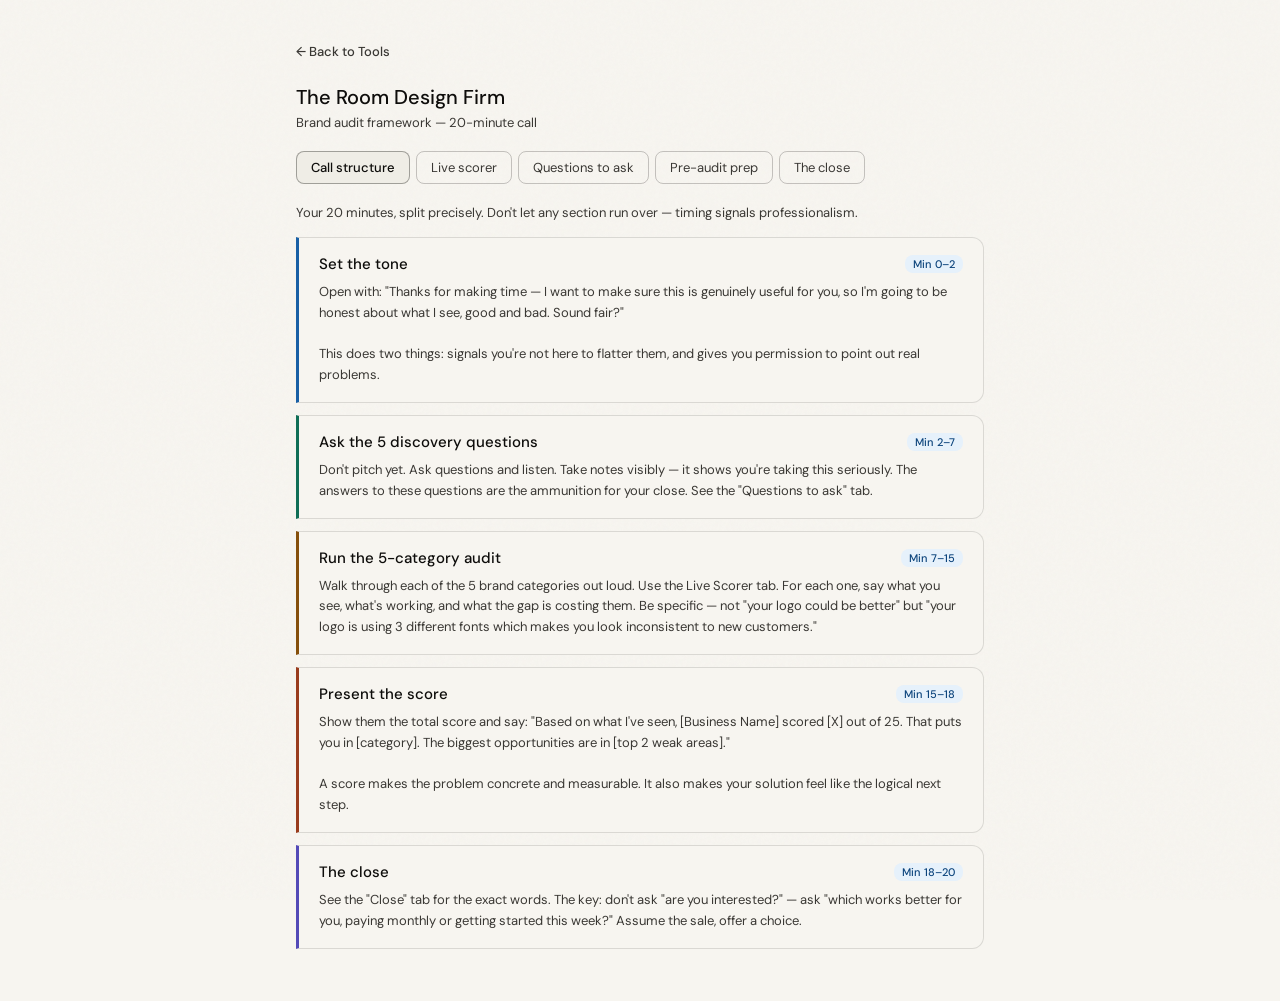
==== brand_audit_framework.html @ 122db986 "Add files via upload" ====
<!DOCTYPE html>
<html lang="en">
<head>
<meta charset="UTF-8">
<meta name="viewport" content="width=device-width, initial-scale=1.0">
<title>The Room Design Firm — Brand Audit Framework</title>
<link rel="manifest" href="manifest.json">
<meta name="theme-color" content="#0e0d0b">
<link rel="stylesheet" href="styles.css">
<style>
  .progress-bar { height: 6px; border-radius: 3px; background: var(--color-background-secondary); margin-top: 4px; overflow: hidden; }
  .progress-fill { height: 100%; border-radius: 3px; transition: width .3s, background .3s; }
  .score-row { display: flex; align-items: center; justify-content: space-between; flex-wrap: wrap; gap: 10px; margin: 8px 0; }
  .score-label { font-size: 13px; color: var(--color-text-secondary); flex: 1; }
  .score-btns { display: flex; gap: 4px; }
  .score-btn { width: 30px; height: 30px; border-radius: var(--border-radius-md); border: 0.5px solid var(--color-border-secondary); background: transparent; cursor: pointer; font-size: 13px; font-weight: 500; color: var(--color-text-secondary); font-family: var(--font-sans); }
  .score-btn.sel-1 { background: #FCEBEB; color: #A32D2D; border-color: #F09595; }
  .score-btn.sel-2 { background: #FAEEDA; color: #633806; border-color: #EF9F27; }
  .score-btn.sel-3 { background: #E6F1FB; color: #0C447C; border-color: #85B7EB; }
  .score-btn.sel-4 { background: #EAF3DE; color: #27500A; border-color: #97C459; }
  .score-btn.sel-5 { background: #E1F5EE; color: #085041; border-color: #5DCAA5; }
  .check-item { padding: 8px 12px; border-radius: var(--border-radius-md); background: var(--color-background-secondary); margin-bottom: 6px; font-size: 13px; display: flex; gap: 10px; align-items: flex-start; cursor: pointer; user-select: none; }
  .check-item.done { opacity: .55; text-decoration: line-through; }
  .check-box { width: 16px; height: 16px; border-radius: 4px; border: 0.5px solid var(--color-border-primary); flex-shrink: 0; margin-top: 1px; display: flex; align-items: center; justify-content: center; font-size: 11px; }
  .check-item.done .check-box { background: var(--color-background-success); border-color: var(--color-border-success); color: var(--color-text-success); }
  .script-block { border-left: 3px solid; padding: 10px 14px; border-radius: 0 var(--border-radius-md) var(--border-radius-md) 0; margin-bottom: 10px; background: var(--color-background-secondary); }
  .script-label { font-size: 11px; font-weight: 500; margin-bottom: 4px; }
  .script-text { font-size: 13px; color: var(--color-text-secondary); line-height: 1.6; white-space: pre-line; }
  .total-score { font-size: 28px; font-weight: 500; }
  .questions-list { list-style: none; }
  .questions-list li { font-size: 13px; padding: 7px 0; border-bottom: 0.5px solid var(--color-border-tertiary); color: var(--color-text-secondary); line-height: 1.5; }
  .questions-list li:last-child { border-bottom: none; }
  .q-num { font-weight: 500; color: var(--color-text-primary); margin-right: 6px; }
</style>
</head>
<body>
<div class="grain-overlay"></div>
<div class="container">
  <a href="index.html" class="back-link">← Back to Tools</a>
  <h1>The Room Design Firm</h1>
  <p class="subtitle">Brand audit framework — 20-minute call</p>

  <div class="tabs">
    <button class="tab active" onclick="showTab('structure',this)">Call structure</button>
    <button class="tab" onclick="showTab('scorer',this)">Live scorer</button>
    <button class="tab" onclick="showTab('questions',this)">Questions to ask</button>
    <button class="tab" onclick="showTab('checklist',this)">Pre-audit prep</button>
    <button class="tab" onclick="showTab('close',this)">The close</button>
  </div>

  <div id="tab-structure" class="panel active">
    <div style="font-size:13px;color:var(--color-text-secondary);margin-bottom:16px">Your 20 minutes, split precisely. Don't let any section run over — timing signals professionalism.</div>
    <div id="structure-list"></div>
  </div>

  <div id="tab-scorer" class="panel">
    <div style="font-size:13px;color:var(--color-text-secondary);margin-bottom:16px">Score each category live during the call. Use this on your phone or laptop while you speak. Total out of 25.</div>
    <div id="scorer-list"></div>
    <div class="card" style="margin-top:4px">
      <div style="display:flex;justify-content:space-between;align-items:center">
        <div>
          <div style="font-size:13px;color:var(--color-text-secondary);margin-bottom:4px">Total brand score</div>
          <div class="total-score" id="total-score">0 / 25</div>
        </div>
        <div id="score-verdict" style="font-size:13px;color:var(--color-text-secondary);text-align:right;max-width:220px"></div>
      </div>
      <div class="progress-bar" style="margin-top:12px"><div class="progress-fill" id="total-bar" style="width:0%;background:var(--color-text-secondary)"></div></div>
    </div>
  </div>

  <div id="tab-questions" class="panel">
    <div style="font-size:13px;color:var(--color-text-secondary);margin-bottom:16px">Ask these in the first 5 minutes. Their answers tell you exactly what to focus the audit on — and what pain to address in the close.</div>
    <div id="questions-list"></div>
  </div>

  <div id="tab-checklist" class="panel">
    <div style="font-size:13px;color:var(--color-text-secondary);margin-bottom:16px">Do this research the night before the audit. Shows up in every sentence you say. Tap to check off.</div>
    <div id="checklist-list"></div>
  </div>

  <div id="tab-close" class="panel">
    <div style="font-size:13px;color:var(--color-text-secondary);margin-bottom:16px">The last 5 minutes. This is where the BWP 1,500 either happens or doesn't. Follow this word-for-word the first few times.</div>
    <div id="close-list"></div>
  </div>
</div>

<script>
const structure = [
  {time:"Min 0–2",title:"Set the tone",color:"#185FA5",body:`Open with: "Thanks for making time — I want to make sure this is genuinely useful for you, so I'm going to be honest about what I see, good and bad. Sound fair?"\n\nThis does two things: signals you're not here to flatter them, and gives you permission to point out real problems.`},
  {time:"Min 2–7",title:"Ask the 5 discovery questions",color:"#0F6E56",body:`Don't pitch yet. Ask questions and listen. Take notes visibly — it shows you're taking this seriously. The answers to these questions are the ammunition for your close. See the "Questions to ask" tab.`},
  {time:"Min 7–15",title:"Run the 5-category audit",color:"#854F0B",body:`Walk through each of the 5 brand categories out loud. Use the Live Scorer tab. For each one, say what you see, what's working, and what the gap is costing them. Be specific — not "your logo could be better" but "your logo is using 3 different fonts which makes you look inconsistent to new customers."`},
  {time:"Min 15–18",title:"Present the score",color:"#993C1D",body:`Show them the total score and say: "Based on what I've seen, [Business Name] scored [X] out of 25. That puts you in [category]. The biggest opportunities are in [top 2 weak areas]."\n\nA score makes the problem concrete and measurable. It also makes your solution feel like the logical next step.`},
  {time:"Min 18–20",title:"The close",color:"#534AB7",body:`See the "Close" tab for the exact words. The key: don't ask "are you interested?" — ask "which works better for you, paying monthly or getting started this week?" Assume the sale, offer a choice.`},
];

const categories = [
  {name:"Visual identity",desc:"Logo, colours, typography — do they feel intentional and consistent?"},
  {name:"Social media presence",desc:"Profile quality, post consistency, visual coherence across platforms"},
  {name:"In-store / physical brand",desc:"Signage, packaging, uniforms, environment — does it match the digital brand?"},
  {name:"Brand voice & messaging",desc:"How they describe themselves — tagline, captions, about page"},
  {name:"Competitor positioning",desc:"How do they look vs their 2–3 nearest competitors in Francistown?"},
];

const questions = [
  {num:"Q1",text:"How do most of your new customers find you right now?"},
  {num:"Q2",text:"When someone visits your Instagram or walks past your shop, what do you want them to feel?"},
  {num:"Q3",text:"Who is your biggest local competitor, and honestly — how do you think you compare to them visually?"},
  {num:"Q4",text:"Have you ever lost a customer or a deal because of how you looked, rather than what you offer?"},
  {num:"Q5",text:"If your brand could do one thing better in the next 90 days, what would it be?"},
];

const checklist = [
  "Follow their Instagram and look at the last 12 posts",
  "Screenshot their profile photo, bio, and highlights",
  "Visit their physical location or Google Street View it",
  "Check if they have a website — and if so, how it looks on mobile",
  "Find 2 local competitors and note how their brand compares",
  "Write down one specific thing you'd change immediately",
  "Prepare 2–3 ideas you could deliver in the first month",
  "Have your portfolio open and ready on your phone",
  "Know their price tier before you walk in — don't guess",
];

const closeScript = [
  {color:"#185FA5",label:"Transition into the close",text:`"So based on everything we've looked at today — your score of [X]/25 and especially the gaps in [area 1] and [area 2] — I think The Room Design Firm can make a real difference here."`},
  {color:"#0F6E56",label:"Present the Growth package (don't start with Starter)",text:`"What I'd propose is the Growth package — BWP 1,500 a month. That covers your full brand identity, 3 designed social posts a week, business card and letterhead, and a monthly strategy call with me. You'd see a difference in the first 30 days."`},
  {color:"#854F0B",label:"Anchor with Premium first (then let them come down)",text:`"I also have a Premium package at BWP 3,000 that includes a website redesign and packaging concepts — but for where you are right now, Growth is where I'd start. Most businesses see the best ROI there."`},
  {color:"#993C1D",label:"The assumptive close — offer a choice, not a yes/no",text:`"To get started, I just need a few details from you. Would you prefer to pay monthly by bank transfer, or would it be easier to set up at the start of the week?"`},
  {color:"#534AB7",label:"If they hesitate — address it directly",text:`"What's the main thing on your mind? Is it the price, or what you'd actually get for it?" Then listen. Don't fill the silence. Their answer tells you exactly what to say next.`},
  {color:"#3B6D11",label:"If they say yes",text:`"Perfect. Let me send you a simple one-page agreement on WhatsApp today, and we can start the discovery process this week. What's the best number to reach you on?"`},
];

let scores = {};
const checked = new Set();
try {
  const savedScores = localStorage.getItem('brandAuditScores');
  if (savedScores) scores = JSON.parse(savedScores);
  const savedChecked = localStorage.getItem('brandAuditChecked');
  if (savedChecked) JSON.parse(savedChecked).forEach(i => checked.add(i));
} catch(e) {}

function renderStructure(){
  document.getElementById('structure-list').innerHTML = structure.map(s=>`
    <div class="card" style="border-left:3px solid ${s.color};border-radius:0 var(--border-radius-lg) var(--border-radius-lg) 0">
      <div style="display:flex;justify-content:space-between;align-items:center;margin-bottom:8px">
        <div style="font-size:15px;font-weight:500">${s.title}</div>
        <span class="badge badge-info">${s.time}</span>
      </div>
      <div style="font-size:13px;color:var(--color-text-secondary);line-height:1.6;white-space:pre-line">${s.body}</div>
    </div>`).join('');
}

function renderScorer(){
  document.getElementById('scorer-list').innerHTML = categories.map((c,i)=>`
    <div class="card">
      <div style="font-size:14px;font-weight:500;margin-bottom:2px">${c.name}</div>
      <div style="font-size:12px;color:var(--color-text-secondary);margin-bottom:10px">${c.desc}</div>
      <div class="score-row">
        <span class="score-label">Score</span>
        <div class="score-btns">${[1,2,3,4,5].map(n=>`<button class="score-btn${scores[i]===n?' sel-'+n:''}" id="sb-${i}-${n}" onclick="setScore(${i},${n})">${n}</button>`).join('')}</div>
      </div>
      <div class="progress-bar"><div class="progress-fill" id="bar-${i}" style="width:0%;background:#888780"></div></div>
    </div>`).join('');
    
  Object.keys(scores).forEach(cat => {
    const val = scores[cat];
    const barColors=['#E24B4A','#BA7517','#378ADD','#639922','#1D9E75'];
    const bar = document.getElementById(`bar-${cat}`);
    if (bar) {
      bar.style.width=(val/5*100)+'%';
      bar.style.background=barColors[val-1];
    }
  });
  updateTotal();
}

function setScore(cat,val){
  scores[cat]=val;
  try { localStorage.setItem('brandAuditScores', JSON.stringify(scores)); } catch(e){}
  [1,2,3,4,5].forEach(n=>{
    const b=document.getElementById(`sb-${cat}-${n}`);
    if(b) b.className='score-btn'+(n===val?` sel-${val}`:'');
  });
  const barColors=['#E24B4A','#BA7517','#378ADD','#639922','#1D9E75'];
  document.getElementById(`bar-${cat}`).style.width=(val/5*100)+'%';
  document.getElementById(`bar-${cat}`).style.background=barColors[val-1];
  updateTotal();
}

function updateTotal(){
  const total=Object.values(scores).reduce((a,b)=>a+b,0);
  document.getElementById('total-score').textContent=total+' / 25';
  const pct=Math.round((total/25)*100);
  document.getElementById('total-bar').style.width=pct+'%';
  const tc=['#E24B4A','#BA7517','#378ADD','#1D9E75'];
  document.getElementById('total-bar').style.background=tc[total<=8?0:total<=14?1:total<=20?2:3];
  const verdicts=[[0,8,"Brand largely undefined. High urgency — strong opportunity for The Room."],[9,14,"Some foundation, major gaps. Good entry point for Growth package."],[15,20,"Functional but inconsistent. Refinement will unlock growth."],[21,25,"Strong foundation. Premium package or strategy retainer is the pitch."]];
  const v=verdicts.find(([lo,hi])=>total>=lo&&total<=hi);
  document.getElementById('score-verdict').textContent=v?v[2]:'';
}

function renderQuestions(){
  document.getElementById('questions-list').innerHTML=`<ul class="questions-list">${
    questions.map(q=>`<li><span class="q-num">${q.num}</span>${q.text}</li>`).join('')
  }</ul>`;
}

function renderChecklist(){
  document.getElementById('checklist-list').innerHTML=checklist.map((item,i)=>`
    <div class="check-item${checked.has(i)?' done':''}" onclick="toggleCheck(${i})">
      <div class="check-box">${checked.has(i)?'✓':''}</div>
      <span>${item}</span>
    </div>`).join('');
}

function toggleCheck(i){
  checked.has(i)?checked.delete(i):checked.add(i);
  try { localStorage.setItem('brandAuditChecked', JSON.stringify(Array.from(checked))); } catch(e){}
  renderChecklist();
}

function renderClose(){
  document.getElementById('close-list').innerHTML=closeScript.map(s=>`
    <div class="script-block" style="border-left-color:${s.color}">
      <div class="script-label" style="color:${s.color}">${s.label}</div>
      <div class="script-text">${s.text}</div>
    </div>`).join('');
}

function showTab(id,btn){
  document.querySelectorAll('.tab').forEach(t=>t.classList.remove('active'));
  document.querySelectorAll('.panel').forEach(p=>p.classList.remove('active'));
  document.getElementById('tab-'+id).classList.add('active');
  btn.classList.add('active');
}

renderStructure(); renderScorer(); renderQuestions(); renderChecklist(); renderClose();
</script>
<script>
if ('serviceWorker' in navigator) {
  window.addEventListener('load', () => {
    navigator.serviceWorker.register('sw.js');
  });
}
</script>
</body>
</html>
---- styles.css ----
@import url('https://fonts.googleapis.com/css2?family=DM+Serif+Display:ital@0;1&family=DM+Sans:wght@300;400;500&display=swap');

:root {
  /* Premium Palette (Light Mode) */
  --ink: #0e0d0b;
  --ink-2: #3a3834;
  --ink-3: #7a786f;
  --paper: #f7f5f0;
  --paper-2: #efede6;
  --paper-3: #e5e2d8;
  --gold: #b8903a;
  --gold-light: #f0e4c4;

  /* Functional Map */
  --color-background-primary: var(--paper);
  --color-background-secondary: var(--paper-2);
  --color-background-tertiary: var(--paper-3);
  
  --color-text-primary: var(--ink);
  --color-text-secondary: var(--ink-2);
  --color-text-tertiary: var(--ink-3);

  /* Borders */
  --color-border-tertiary: rgba(14,13,11,0.12);
  --color-border-secondary: rgba(14,13,11,0.22);
  --color-border-primary: rgba(14,13,11,0.35);

  /* Status Colors */
  --color-background-info: #e6f1fb;
  --color-text-info: #0c447c;
  --color-border-info: #85b7eb;

  --color-background-success: #eaf3de;
  --color-text-success: #27500a;
  --color-border-success: #97c459;

  --color-background-warning: #faeeda;
  --color-text-warning: #633806;
  --color-border-warning: #ef9f27;

  --color-background-danger: #fcebeb;
  --color-text-danger: #791f1f;
  --color-border-danger: #f09595;

  --border-radius-md: 8px;
  --border-radius-lg: 12px;
  --font-sans: 'DM Sans', system-ui, -apple-system, sans-serif;
  --font-serif: 'DM Serif Display', serif;
}

@media (prefers-color-scheme: dark) {
  :root {
    --ink: #e8e6de;
    --ink-2: #b4b2a9;
    --ink-3: #888780;
    --paper: #1e1e1c;
    --paper-2: #2a2a27;
    --paper-3: #242422;
    --gold: #fac775;

    --color-background-primary: var(--paper);
    --color-background-secondary: var(--paper-2);
    --color-background-tertiary: var(--paper-3);
    
    --color-text-primary: var(--ink);
    --color-text-secondary: var(--ink-2);
    --color-text-tertiary: var(--ink-3);

    --color-border-tertiary: rgba(255,255,255,0.1);
    --color-border-secondary: rgba(255,255,255,0.2);
    --color-border-primary: rgba(255,255,255,0.32);

    --color-background-info: #042c53;
    --color-text-info: #b5d4f4;
    --color-border-info: #185fa5;

    --color-background-success: #173404;
    --color-text-success: #c0dd97;
    --color-border-success: #3b6d11;

    --color-background-warning: #412402;
    --color-text-warning: #fac775;
    --color-border-warning: #854f0b;

    --color-background-danger: #501313;
    --color-text-danger: #f7c1c1;
    --color-border-danger: #a32d2d;
  }
}

* { box-sizing: border-box; margin: 0; padding: 0; }

body {
  font-family: var(--font-sans);
  background: var(--color-background-primary);
  color: var(--color-text-primary);
  min-height: 100vh;
  overflow-x: hidden;
}

/* Back Link */
.back-link {
  display: inline-flex;
  align-items: center;
  gap: 8px;
  font-size: 13px;
  color: var(--color-text-secondary);
  text-decoration: none;
  margin-bottom: 24px;
  transition: color 0.2s;
  font-weight: 500;
}
.back-link:hover {
  color: var(--gold);
}

/* Layout Containers */
.page { 
  position: relative; 
  z-index: 1; 
  max-width: 780px; 
  margin: 0 auto; 
  padding: 64px 24px 80px; 
}
.container { 
  position: relative;
  z-index: 1;
  max-width: 720px; 
  margin: 0 auto; 
  padding: 40px 16px;
}

/* Typography */
h1 { font-size: 20px; font-weight: 500; margin-bottom: 4px; }
.subtitle { font-size: 13px; color: var(--color-text-secondary); margin-bottom: 20px; }

/* Components */
.tabs { display: flex; gap: 6px; flex-wrap: wrap; margin-bottom: 20px; }
.tab { padding: 7px 14px; border-radius: var(--border-radius-md); border: 0.5px solid var(--color-border-secondary); font-size: 13px; cursor: pointer; background: transparent; color: var(--color-text-secondary); transition: all .15s; font-family: var(--font-sans); }
.tab.active { background: var(--color-background-secondary); color: var(--color-text-primary); border-color: var(--color-border-primary); font-weight: 500; }
.panel { display: none; } 
.panel.active { display: block; animation: fadeIn .3s ease; }

@keyframes fadeIn {
  from { opacity: 0; transform: translateY(4px); }
  to { opacity: 1; transform: translateY(0); }
}

.card { background: var(--color-background-primary); border: 0.5px solid var(--color-border-tertiary); border-radius: var(--border-radius-lg); padding: 1rem 1.25rem; margin-bottom: 12px; }

@media (max-width: 480px) {
  .container { padding: 24px 16px; }
  .tabs { gap: 4px; }
  .tab { padding: 6px 12px; font-size: 12px; flex: 1 1 auto; text-align: center; }
  .card { padding: 1rem; }
}
.badge { display: inline-block; font-size: 11px; padding: 2px 8px; border-radius: var(--border-radius-md); font-weight: 500; }
.badge-info { background: var(--color-background-info); color: var(--color-text-info); }
.badge-success { background: var(--color-background-success); color: var(--color-text-success); }
.badge-warn { background: var(--color-background-warning); color: var(--color-text-warning); }
.badge-danger { background: var(--color-background-danger); color: var(--color-text-danger); }

button { font-family: var(--font-sans); }

.progress-bar { height: 6px; border-radius: 3px; background: var(--color-background-tertiary); margin-top: 6px; overflow: hidden; }
.progress-fill { height: 100%; border-radius: 3px; background: var(--color-text-success); transition: width .3s ease, background .3s ease; }

.sr-only { position: absolute; width: 1px; height: 1px; overflow: hidden; clip: rect(0,0,0,0); }

/* Decorative Background Grain */
.grain-overlay {
  position: fixed;
  inset: 0;
  background-image: url("data:image/svg+xml,%3Csvg viewBox='0 0 256 256' xmlns='http://www.w3.org/2000/svg'%3E%3Cfilter id='noise'%3E%3CfeTurbulence type='fractalNoise' baseFrequency='0.9' numOctaves='4' stitchTiles='stitch'/%3E%3C/filter%3E%3Crect width='100%25' height='100%25' filter='url(%23noise)' opacity='0.04'/%3E%3C/svg%3E");
  pointer-events: none;
  z-index: 0;
  opacity: 0.6;
}
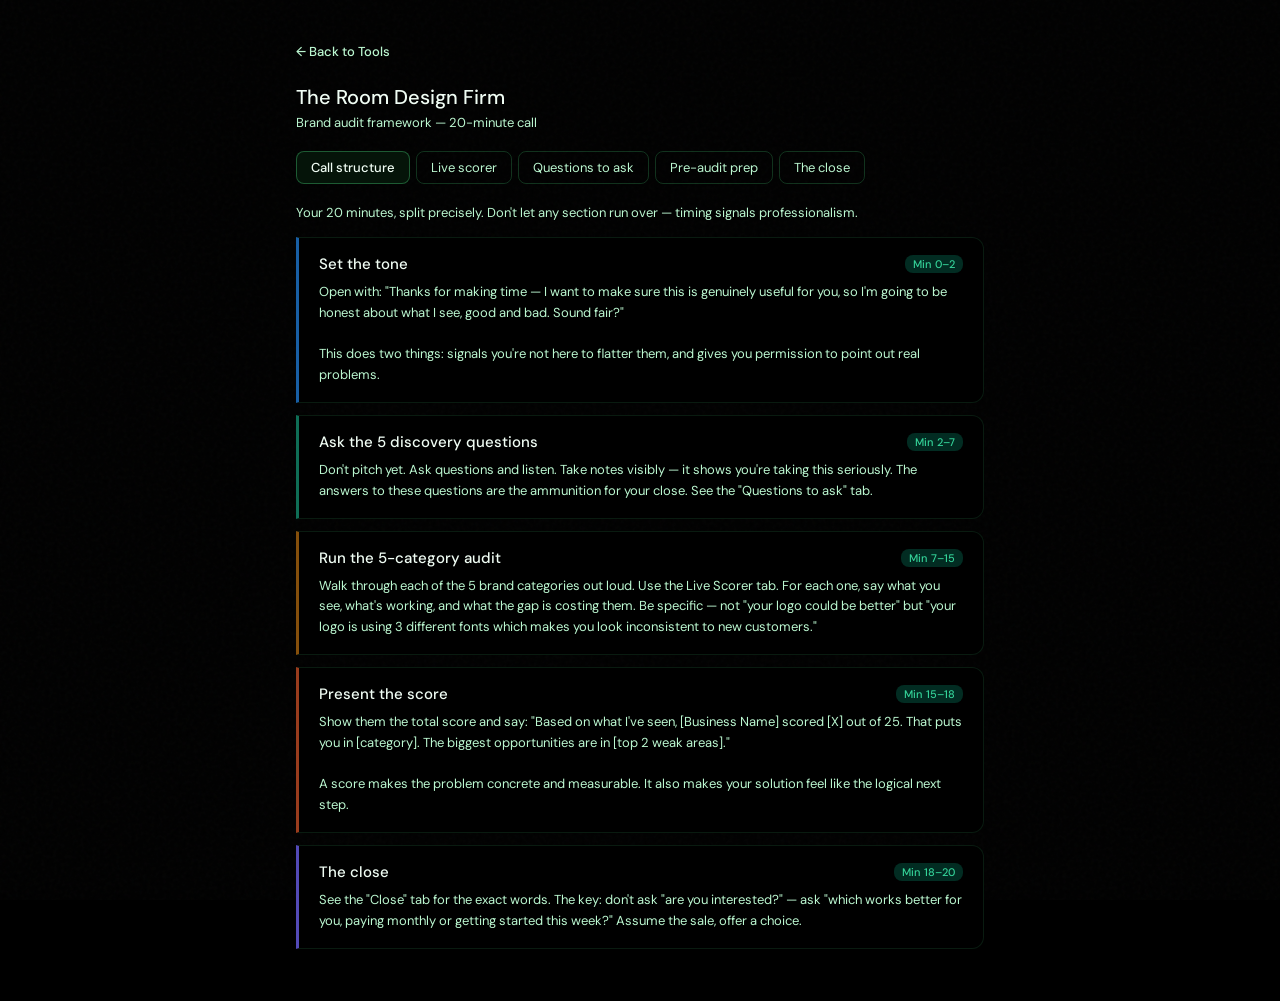
==== commit 1ac164e5: "Add files via upload" ====
--- a/brand_audit_framework.html
+++ b/brand_audit_framework.html
@@ -5,7 +5,7 @@
 <meta name="viewport" content="width=device-width, initial-scale=1.0">
 <title>The Room Design Firm — Brand Audit Framework</title>
 <link rel="manifest" href="manifest.json">
-<meta name="theme-color" content="#0e0d0b">
+<meta name="theme-color" content="#000000">
 <link rel="stylesheet" href="styles.css">
 <style>
   .progress-bar { height: 6px; border-radius: 3px; background: var(--color-background-secondary); margin-top: 4px; overflow: hidden; }
--- a/styles.css
+++ b/styles.css
@@ -1,15 +1,15 @@
 @import url('https://fonts.googleapis.com/css2?family=DM+Serif+Display:ital@0;1&family=DM+Sans:wght@300;400;500&display=swap');
 
 :root {
-  /* Premium Palette (Light Mode) */
-  --ink: #0e0d0b;
-  --ink-2: #3a3834;
-  --ink-3: #7a786f;
-  --paper: #f7f5f0;
-  --paper-2: #efede6;
-  --paper-3: #e5e2d8;
-  --gold: #b8903a;
-  --gold-light: #f0e4c4;
+  /* Premium Palette (Green on Black) */
+  --ink: #f0fdf4;
+  --ink-2: #bbf7d0;
+  --ink-3: #4ade80;
+  --paper: #000000;
+  --paper-2: #051409;
+  --paper-3: #0a2512;
+  --gold: #4ade80;
+  --gold-light: #22c55e;
 
   /* Functional Map */
   --color-background-primary: var(--paper);
@@ -21,26 +21,26 @@
   --color-text-tertiary: var(--ink-3);
 
   /* Borders */
-  --color-border-tertiary: rgba(14,13,11,0.12);
-  --color-border-secondary: rgba(14,13,11,0.22);
-  --color-border-primary: rgba(14,13,11,0.35);
+  --color-border-tertiary: rgba(74, 222, 128, 0.12);
+  --color-border-secondary: rgba(74, 222, 128, 0.22);
+  --color-border-primary: rgba(74, 222, 128, 0.35);
 
   /* Status Colors */
-  --color-background-info: #e6f1fb;
-  --color-text-info: #0c447c;
-  --color-border-info: #85b7eb;
+  --color-background-info: #022c22;
+  --color-text-info: #34d399;
+  --color-border-info: #059669;
 
-  --color-background-success: #eaf3de;
-  --color-text-success: #27500a;
-  --color-border-success: #97c459;
+  --color-background-success: #064e3b;
+  --color-text-success: #4ade80;
+  --color-border-success: #16a34a;
 
-  --color-background-warning: #faeeda;
-  --color-text-warning: #633806;
-  --color-border-warning: #ef9f27;
+  --color-background-warning: #422006;
+  --color-text-warning: #fbbf24;
+  --color-border-warning: #d97706;
 
-  --color-background-danger: #fcebeb;
-  --color-text-danger: #791f1f;
-  --color-border-danger: #f09595;
+  --color-background-danger: #450a0a;
+  --color-text-danger: #f87171;
+  --color-border-danger: #dc2626;
 
   --border-radius-md: 8px;
   --border-radius-lg: 12px;
@@ -49,43 +49,7 @@
 }
 
 @media (prefers-color-scheme: dark) {
-  :root {
-    --ink: #e8e6de;
-    --ink-2: #b4b2a9;
-    --ink-3: #888780;
-    --paper: #1e1e1c;
-    --paper-2: #2a2a27;
-    --paper-3: #242422;
-    --gold: #fac775;
-
-    --color-background-primary: var(--paper);
-    --color-background-secondary: var(--paper-2);
-    --color-background-tertiary: var(--paper-3);
-    
-    --color-text-primary: var(--ink);
-    --color-text-secondary: var(--ink-2);
-    --color-text-tertiary: var(--ink-3);
-
-    --color-border-tertiary: rgba(255,255,255,0.1);
-    --color-border-secondary: rgba(255,255,255,0.2);
-    --color-border-primary: rgba(255,255,255,0.32);
-
-    --color-background-info: #042c53;
-    --color-text-info: #b5d4f4;
-    --color-border-info: #185fa5;
-
-    --color-background-success: #173404;
-    --color-text-success: #c0dd97;
-    --color-border-success: #3b6d11;
-
-    --color-background-warning: #412402;
-    --color-text-warning: #fac775;
-    --color-border-warning: #854f0b;
-
-    --color-background-danger: #501313;
-    --color-text-danger: #f7c1c1;
-    --color-border-danger: #a32d2d;
-  }
+  /* Theme is globally dark */
 }
 
 * { box-sizing: border-box; margin: 0; padding: 0; }
